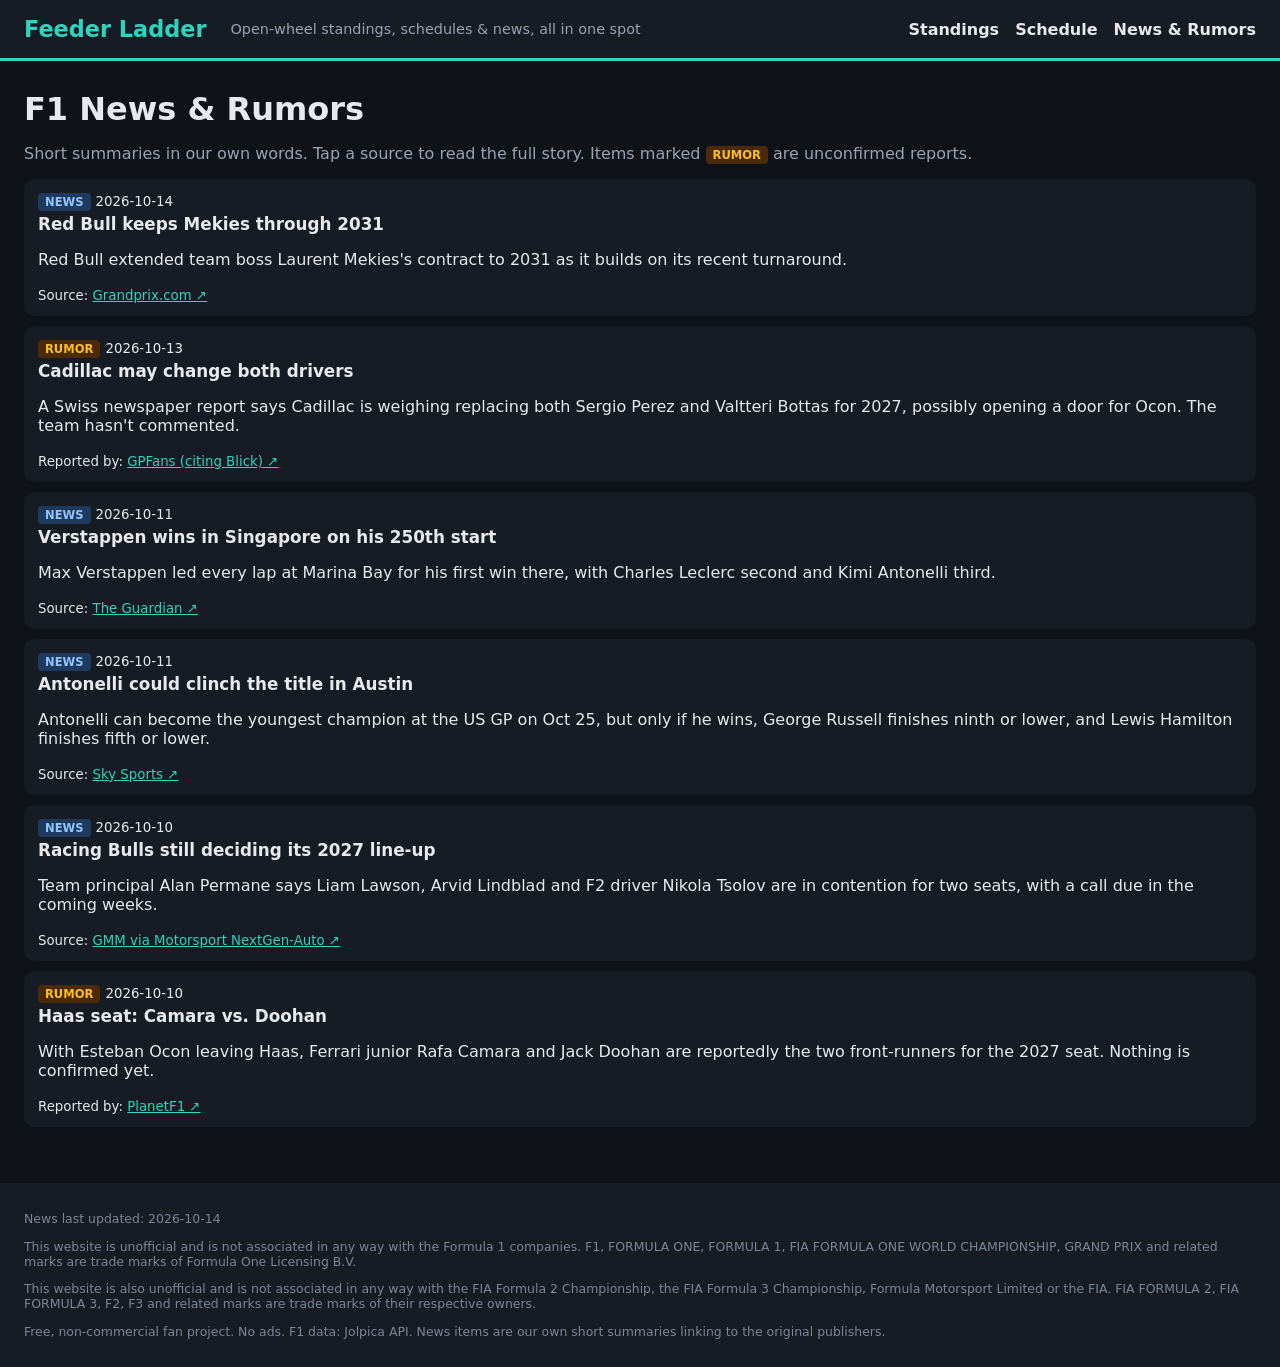
==== site/news.html @ f60b3d34 "Initial MVP" ====
<!doctype html><html lang="en"><head><meta charset="utf-8"><meta name="viewport" content="width=device-width,initial-scale=1">
<title>News & Rumors · Feeder Ladder</title><link rel="stylesheet" href="style.css"></head><body>
<header><a class="brand" href="index.html">Feeder Ladder</a><span class="tag">Open-wheel standings, schedules &amp; news, all in one spot</span>
<nav><a href="index.html">Standings</a><a href="schedule.html">Schedule</a><a href="news.html">News &amp; Rumors</a></nav></header><main>
<h1>F1 News &amp; Rumors</h1><p class="sub">Short summaries in our own words. Tap a source to read the full story. Items marked <span class="badge rumor">Rumor</span> are unconfirmed reports.</p><div id="news"></div>
</main><footer><p id="updated"></p>
<p>This website is unofficial and is not associated in any way with the Formula 1 companies. F1, FORMULA ONE, FORMULA 1, FIA FORMULA ONE WORLD CHAMPIONSHIP, GRAND PRIX and related marks are trade marks of Formula One Licensing B.V.</p>
<p>This website is also unofficial and is not associated in any way with the FIA Formula 2 Championship, the FIA Formula 3 Championship, Formula Motorsport Limited or the FIA. FIA FORMULA 2, FIA FORMULA 3, F2, F3 and related marks are trade marks of their respective owners.</p>
<p>Free, non-commercial fan project. No ads. F1 data: Jolpica API. News items are our own short summaries linking to the original publishers.</p></footer>
<script src="app.js"></script></body></html>
---- site/style.css ----
*{box-sizing:border-box}body{margin:0;font-family:system-ui,-apple-system,Segoe UI,Roboto,sans-serif;background:#0f1218;color:#e7e9ee}
header{padding:16px 24px;background:#171b24;border-bottom:3px solid #2dd4bf;display:flex;flex-wrap:wrap;gap:12px 24px;align-items:center}
.brand{font-weight:800;font-size:1.4rem;color:#2dd4bf;text-decoration:none}.tag{color:#9aa3b2;font-size:.9rem;flex:1}
nav a{color:#e7e9ee;margin-left:16px;text-decoration:none;font-weight:600}nav a:hover{color:#2dd4bf}
main{max-width:1300px;margin:auto;padding:16px 24px}h1{margin:.4em 0 .1em}.sub{color:#9aa3b2}
.grid{display:grid;grid-template-columns:repeat(auto-fit,minmax(360px,1fr));gap:16px}
.card{background:#171b24;border-radius:10px;padding:14px}.card h2{margin:0 0 8px;font-size:1.15rem}.card h3{font-size:.95rem;color:#2dd4bf;margin:14px 0 4px}
table{width:100%;border-collapse:collapse;font-size:.88rem}td,th{padding:4px 6px;border-bottom:1px solid #262c38;text-align:left}td.n,th.n{text-align:right}
.soon{border:2px dashed #475063;border-radius:8px;padding:18px;color:#9aa3b2;text-align:center}.soon b{display:block;color:#fbbf24;font-size:1.1rem;margin-bottom:6px}
.item{background:#171b24;border-radius:10px;padding:12px 14px;margin:10px 0}.item h2{font-size:1.05rem;margin:4px 0}.item a{color:#2dd4bf}
.badge{font-size:.72rem;font-weight:700;padding:2px 7px;border-radius:4px;background:#1e3a5f;color:#93c5fd;text-transform:uppercase}.badge.rumor{background:#4a2a07;color:#fbbf24}
select{background:#0f1218;color:#e7e9ee;border:1px solid #475063;padding:4px;border-radius:4px}
#cals a{display:inline-block;margin:0 8px 12px 0;padding:6px 10px;background:#1f2633;border-radius:6px;color:#e7e9ee;text-decoration:none}
footer{margin-top:30px;padding:16px 24px;background:#171b24;color:#7c8596;font-size:.78rem}
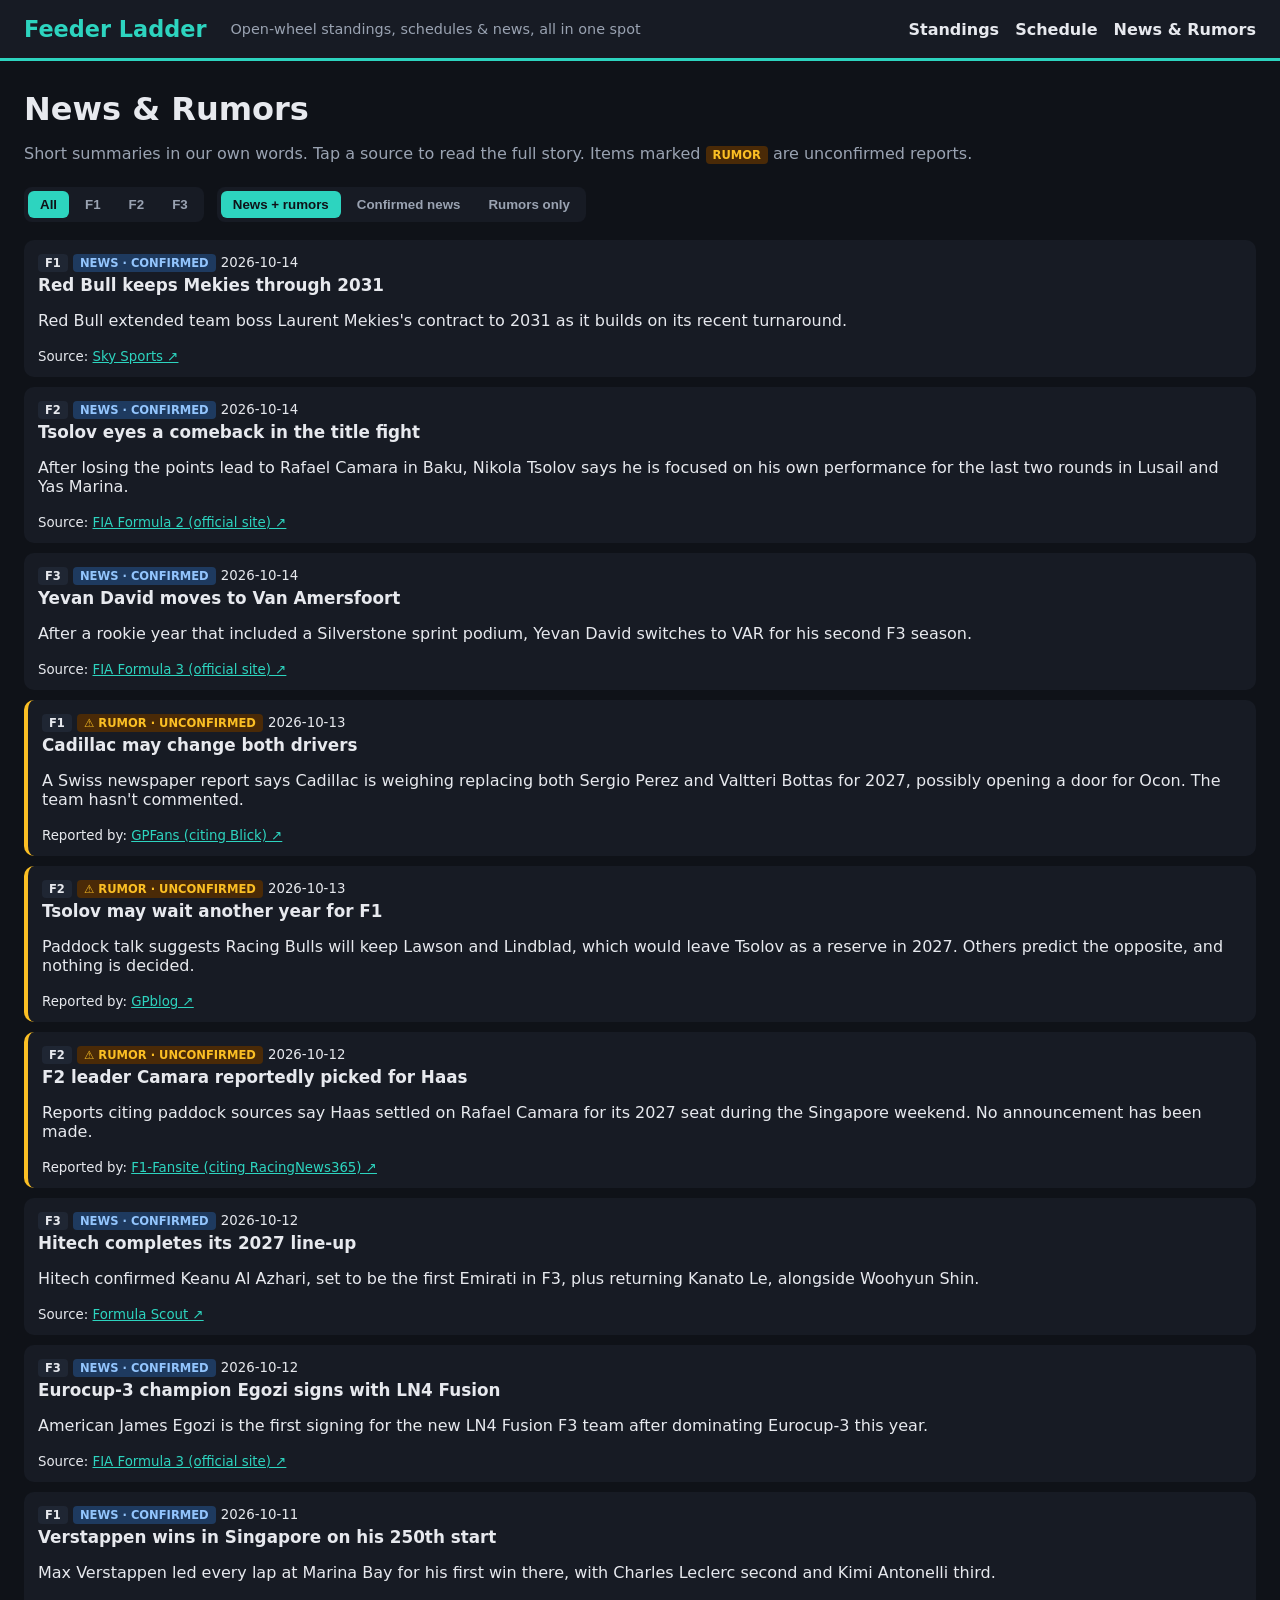
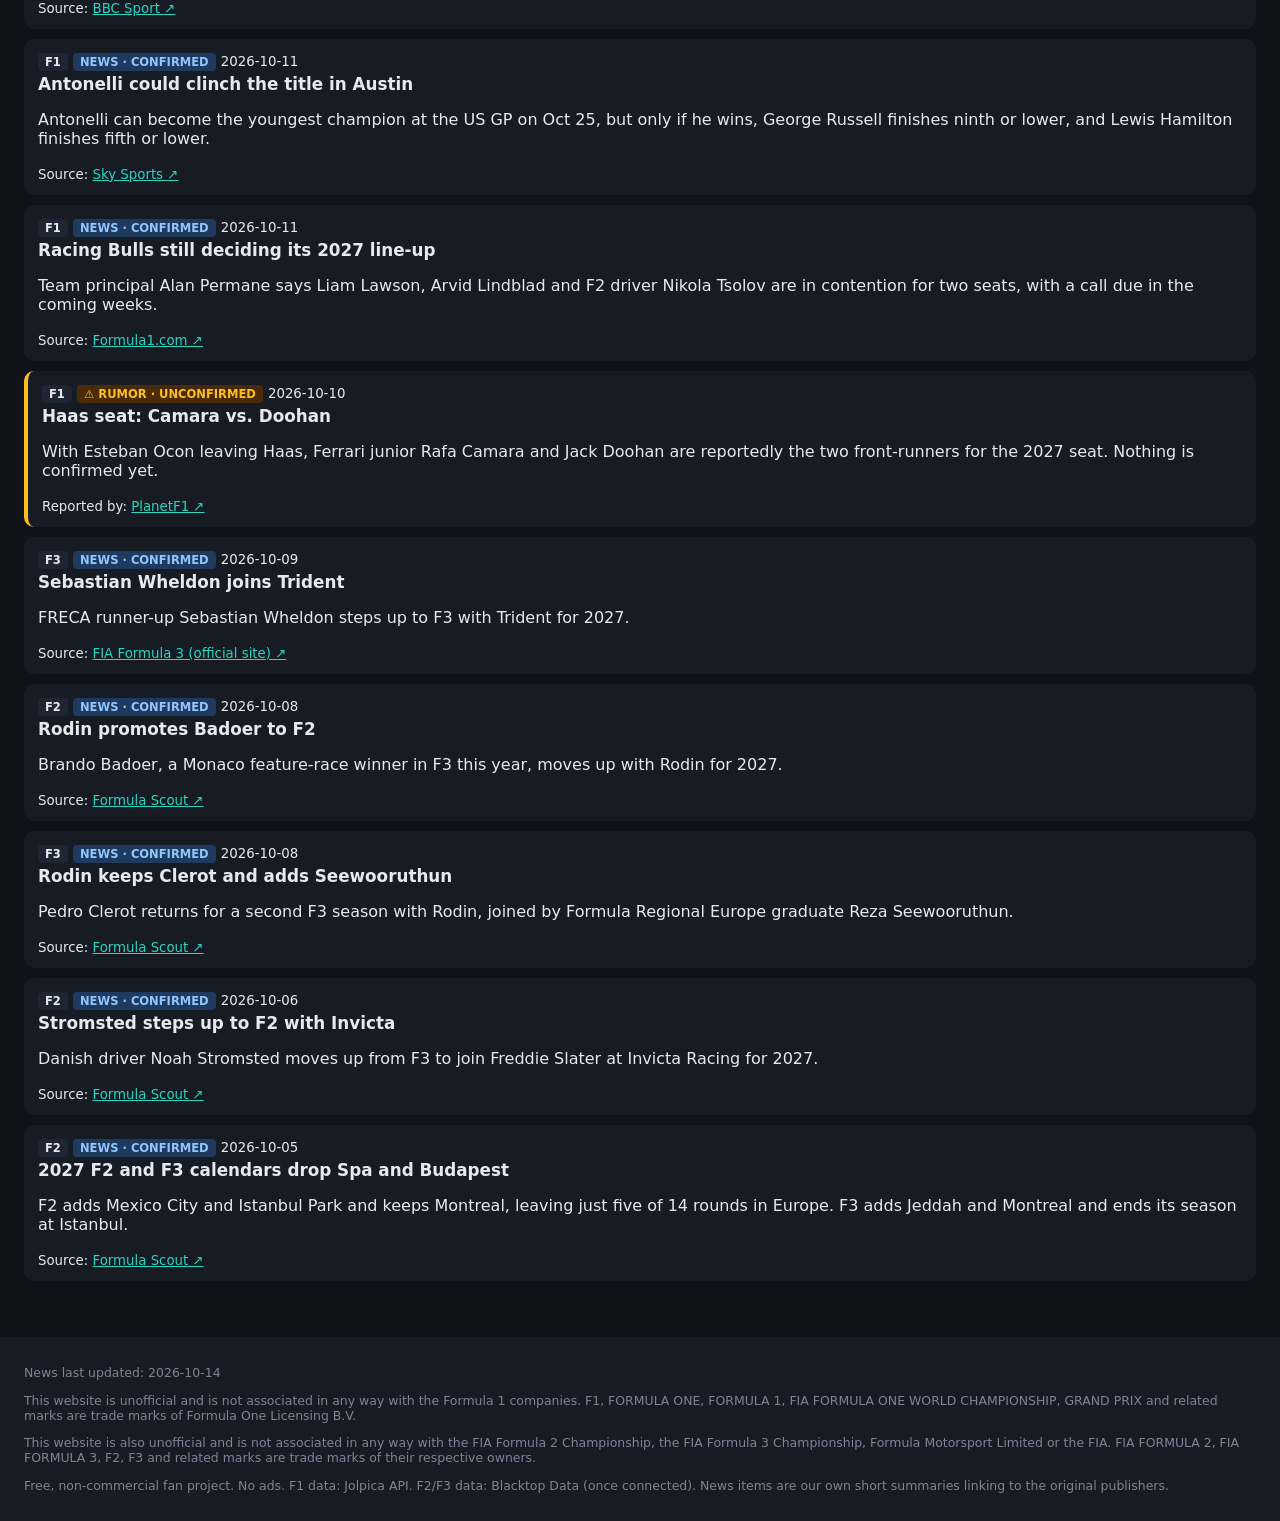
==== commit 5abe5e9a: "Schedule past-results toggle, F2/F3 Blacktop integration (key-gated), news categories + rumor labels" ====
--- a/site/news.html
+++ b/site/news.html
@@ -2,9 +2,9 @@
 <title>News & Rumors · Feeder Ladder</title><link rel="stylesheet" href="style.css"></head><body>
 <header><a class="brand" href="index.html">Feeder Ladder</a><span class="tag">Open-wheel standings, schedules &amp; news, all in one spot</span>
 <nav><a href="index.html">Standings</a><a href="schedule.html">Schedule</a><a href="news.html">News &amp; Rumors</a></nav></header><main>
-<h1>F1 News &amp; Rumors</h1><p class="sub">Short summaries in our own words. Tap a source to read the full story. Items marked <span class="badge rumor">Rumor</span> are unconfirmed reports.</p><div id="news"></div>
+<h1>News &amp; Rumors</h1><p class="sub">Short summaries in our own words. Tap a source to read the full story. Items marked <span class="badge rumor">Rumor</span> are unconfirmed reports.</p><div class="toggle" id="cats" role="group" aria-label="Series"><button data-c="all">All</button><button data-c="f1">F1</button><button data-c="f2">F2</button><button data-c="f3">F3</button></div> <div class="toggle" id="kinds" role="group" aria-label="Type"><button data-k="all">News + rumors</button><button data-k="News">Confirmed news</button><button data-k="Rumor">Rumors only</button></div><div id="news"></div>
 </main><footer><p id="updated"></p>
 <p>This website is unofficial and is not associated in any way with the Formula 1 companies. F1, FORMULA ONE, FORMULA 1, FIA FORMULA ONE WORLD CHAMPIONSHIP, GRAND PRIX and related marks are trade marks of Formula One Licensing B.V.</p>
 <p>This website is also unofficial and is not associated in any way with the FIA Formula 2 Championship, the FIA Formula 3 Championship, Formula Motorsport Limited or the FIA. FIA FORMULA 2, FIA FORMULA 3, F2, F3 and related marks are trade marks of their respective owners.</p>
-<p>Free, non-commercial fan project. No ads. F1 data: Jolpica API. News items are our own short summaries linking to the original publishers.</p></footer>
+<p>Free, non-commercial fan project. No ads. F1 data: Jolpica API. F2/F3 data: Blacktop Data (once connected). News items are our own short summaries linking to the original publishers.</p></footer>
 <script src="app.js"></script></body></html>
--- a/site/style.css
+++ b/site/style.css
@@ -12,3 +12,8 @@
 select{background:#0f1218;color:#e7e9ee;border:1px solid #475063;padding:4px;border-radius:4px}
 #cals a{display:inline-block;margin:0 8px 12px 0;padding:6px 10px;background:#1f2633;border-radius:6px;color:#e7e9ee;text-decoration:none}
 footer{margin-top:30px;padding:16px 24px;background:#171b24;color:#7c8596;font-size:.78rem}
+
+.toggle{display:inline-flex;gap:4px;margin:8px 8px 8px 0;background:#171b24;padding:4px;border-radius:8px}.toggle button{background:none;border:0;color:#9aa3b2;padding:6px 12px;border-radius:6px;font-weight:600;cursor:pointer}.toggle button[aria-pressed=true]{background:#2dd4bf;color:#0f1218}
+details.race{border-bottom:1px solid #262c38;padding:8px 0}details.race summary{cursor:pointer;list-style:none}details.race summary small{color:#9aa3b2}
+.podium{margin:4px 0;padding-left:20px;font-size:.9rem}.podium small{color:#9aa3b2}.more{font-size:.78rem;color:#2dd4bf}details[open] .more{display:none}
+.badge.cat{background:#1f2633;color:#e7e9ee}.item.is-rumor{border-left:4px solid #fbbf24}
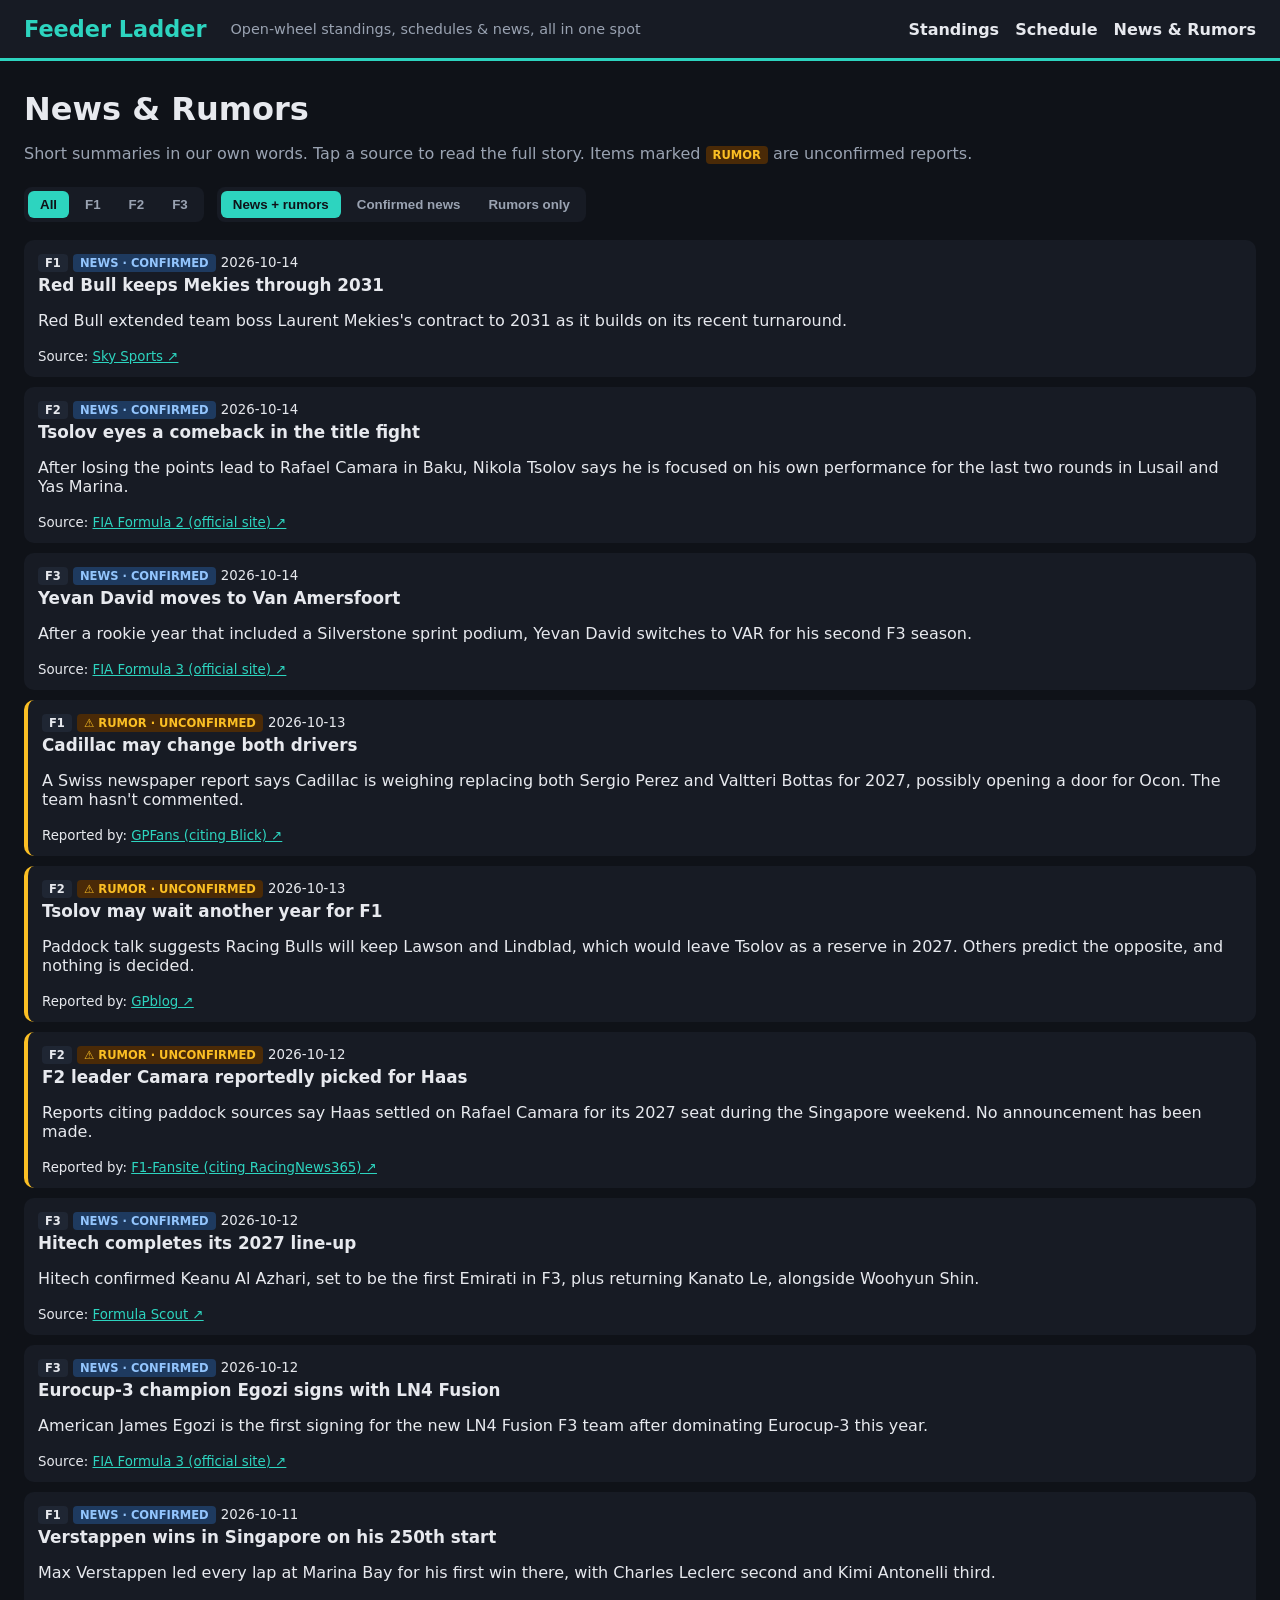
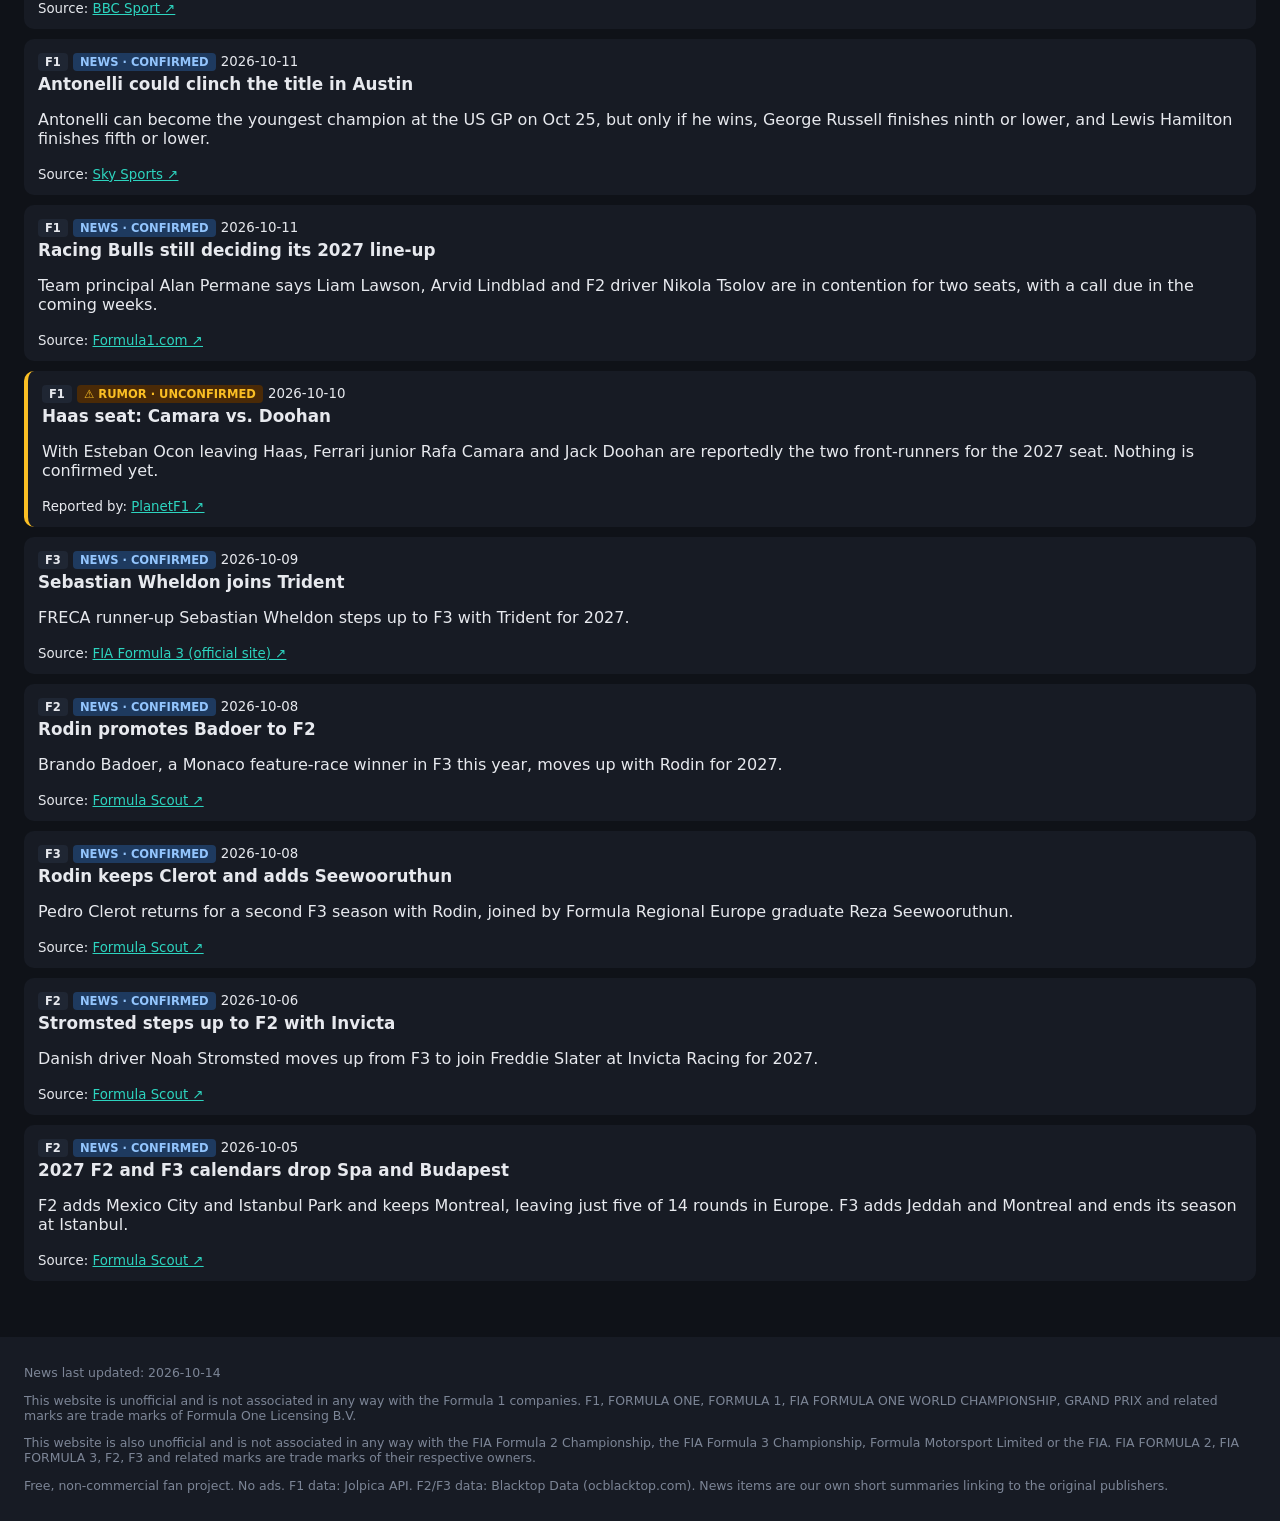
==== commit d26dd85b: "F2/F3 via Blacktop (verified response shapes), quota-aware caching, season-complete message" ====
--- a/site/news.html
+++ b/site/news.html
@@ -6,5 +6,5 @@
 </main><footer><p id="updated"></p>
 <p>This website is unofficial and is not associated in any way with the Formula 1 companies. F1, FORMULA ONE, FORMULA 1, FIA FORMULA ONE WORLD CHAMPIONSHIP, GRAND PRIX and related marks are trade marks of Formula One Licensing B.V.</p>
 <p>This website is also unofficial and is not associated in any way with the FIA Formula 2 Championship, the FIA Formula 3 Championship, Formula Motorsport Limited or the FIA. FIA FORMULA 2, FIA FORMULA 3, F2, F3 and related marks are trade marks of their respective owners.</p>
-<p>Free, non-commercial fan project. No ads. F1 data: Jolpica API. F2/F3 data: Blacktop Data (once connected). News items are our own short summaries linking to the original publishers.</p></footer>
+<p>Free, non-commercial fan project. No ads. F1 data: Jolpica API. F2/F3 data: Blacktop Data (ocblacktop.com). News items are our own short summaries linking to the original publishers.</p></footer>
 <script src="app.js"></script></body></html>
